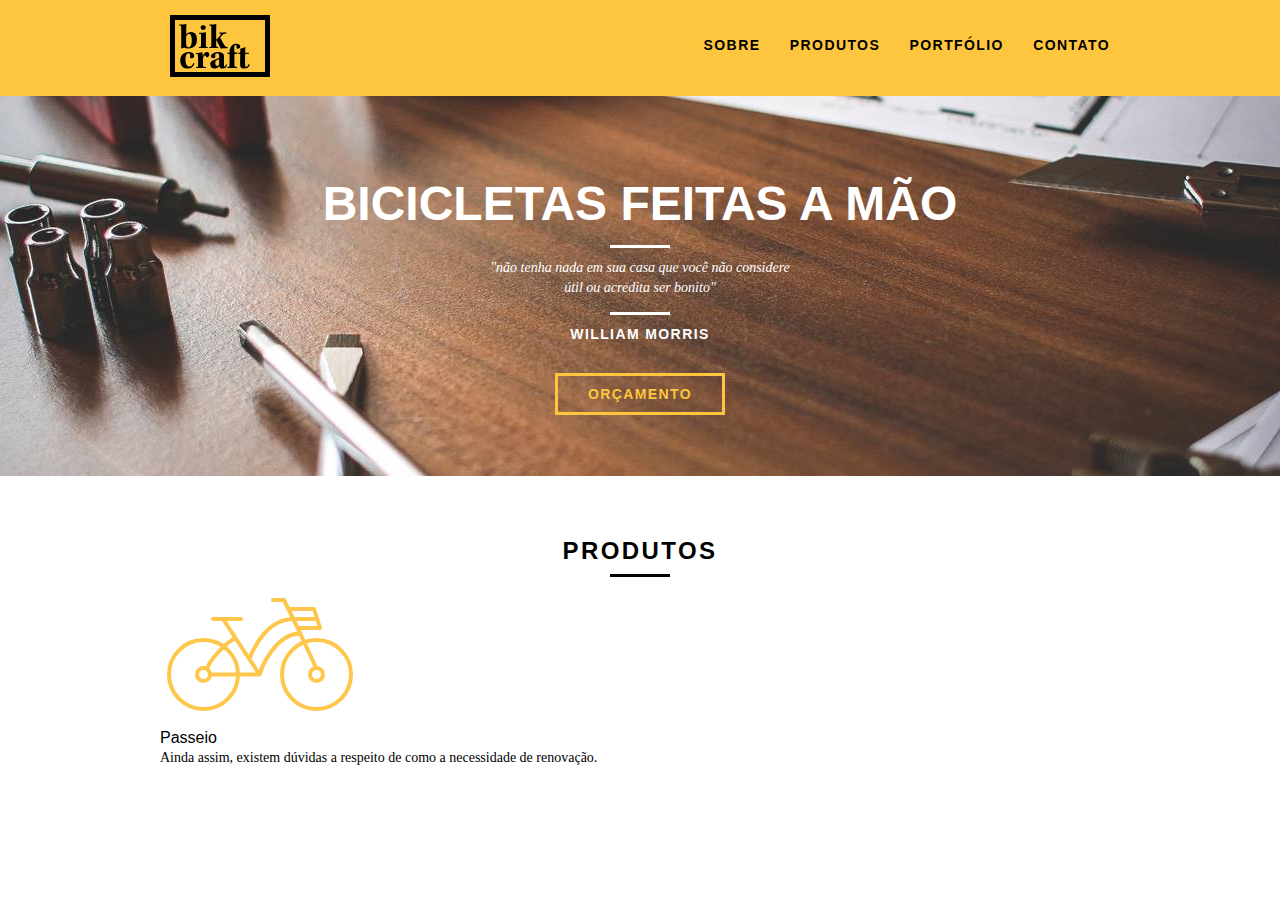
==== web/index.html @ f855be2b "iniciando a lista de produtos" ====
<!DOCTYPE html>
<html lang="pt-br">
    <head>
        <meta charset="utf-8">
        <title>Bikcraft</title>
        <link rel="stylesheet" href="css/normalize.css">
        <link rel="stylesheet" href="css/reset.css">
        <link rel="stylesheet" href="css/grid.css">
        <link rel="stylesheet" href="css/style.css">


    </head>

    <body>
        <header class="header">
            <div class="container">
                <a href="index.html" class="grid-4">
                    <img src="img/bikcraft.svg" alt="Bikcraft">
                </a>
                <nav class="grid-12 header_menu">
                    <ul>
                        <li><a href="sobre.html">Sobre</a></li>
                        <li><a href="produtos.html">Produtos</a></li>
                        <li><a href="portfolio.html">Portfólio</a></li>
                        <li><a href="contato.html">Contato</a></li>
                    </ul>
                </nav>
            </div>
        </header>

        <section class="introducao">
            <div class="container">
                <h1>Bicicletas feitas a mão</h1>
                <blockquote class="quote-externo">
                    <p>"não tenha nada em sua casa que você não considere útil ou acredita ser bonito"</p>
                    <cite>WILLIAM MORRIS</cite>
                </blockquote>
                <a href="produtos.html" class="btn">Orçamento</a>

            </div>
        </section>

        <section class="produtos container">
            <h2 class="subtitulo">Produtos</h2>
            <ul class="produtos_lista">
                <li>
                    <img src="img/produtos/passeio.svg" alt="Bikcraft Passeio">
                    <h3>Passeio</h3>
                    <p>Ainda assim, existem dúvidas a respeito de como a necessidade de renovação.</p>
                </li>
            </ul>
        </section>

    </body>
</html>
---- web/css/grid.css ----
*, *:before, *:after {
  -webkit-box-sizing: border-box; 
  -moz-box-sizing: border-box; 
  box-sizing: border-box;
}

.container {
	width: 960px;
	margin: 0 auto;
	padding: 0px;
	position: relative;
}

.container:after, .container:before {
	content: " ";
	display: table;
}

.container:after {
	clear: both;
}

.grid-1, .grid-2, .grid-3, .grid-4, .grid-5, .grid-6, .grid-7, .grid-8, .grid-9, .grid-10, .grid-11, .grid-12, .grid-13, .grid-14, .grid-15, .grid-16, .grid-1-3 {
	float: left;
	margin-left: 10px;
	margin-right: 10px;
}

.grid-1 	{width: 40px;}
.grid-2 	{width: 100px;}
.grid-3 	{width: 160px;}
.grid-4 	{width: 220px;}
.grid-5 	{width: 280px;}
.grid-6 	{width: 340px;}
.grid-7 	{width: 400px;}
.grid-8 	{width: 460px;}
.grid-9 	{width: 520px;}
.grid-10 	{width: 580px;}
.grid-11 	{width: 640px;}
.grid-12 	{width: 700px;}
.grid-13 	{width: 760px;}
.grid-14 	{width: 820px;}
.grid-15 	{width: 880px;}
.grid-16 	{width: 940px;}
.grid-1-3	{width: 300px;}
---- web/css/style.css ----
/*Estilos Gerais */

body {
    font-family: Arial, Helvetica, sans-serif;
}

p {
    font-family: Georgia, "Times New Roman", serif;
    font-size: 14px;
    line-height:20px;
}

.btn {
    border: 3px solid #fec63e; 
    padding: 10px 30px;
    color: #fec63e;
    font-size: 14px;
    line-height: 20px;
    text-transform: uppercase;
    font-weight: bold;
    letter-spacing: .1em;
}

.btn:hover {
    color: #fff;
    border-color: #fff;
}

.subtitulo {
    font-size: 24px;
    line-height: 30px;
    font-weight: bold;
    letter-spacing: .1em;
    color: #000;
    text-transform: uppercase;
    text-align: center;
}

.subtitulo:after {
    content: "";
    display: block;
    width: 60px;
    height: 3px;
    background: #000;
    margin: 8px auto;
}

/*Header */
.header {
    position:fixed;
    top: 0;
    width:100%;
    background: #fec63e;
    padding: 15px 0;
}

.header_menu {
    text-align: right;
}

.header_menu ul li{
    display:inline-block;
    margin-left: 25px;
    margin-top: 20px;
}

.header_menu ul li a {
    color: #000;
    font-weight: bold;
    text-transform: uppercase;
    letter-spacing: .1em;
    font-size:14px;
    line-height: 20px;
    padding: 10px 0;
}

.header_menu ul li a:hover {
    color: #fff;
}
/*Introdução */

.introducao {
    width: 100%;
    height: 380px;
    background: url("../img/bg.jpg")no-repeat center;
    background-size:cover;
    margin-top: 96px;
    text-align: center;
    padding-top: 80px;
}

.introducao h1 {
    font-size: 48px;
    color: #fff;
    font-weight: bold;
    text-transform: uppercase;
}

.quote-externo {
    max-width: 320px;
    margin:0 auto;
    color:white;
    margin-bottom: 40px;
} 

.quote-externo p {
    font-style: italic;
}

.quote-externo p:before, .quote-externo p:after {
    content: "";
    display: block;
    width: 60px;
    height: 3px;
    background: #fff;
    margin: 14px auto 10px auto;
}

.quote-externo cite {
    font-style: normal;
    font-weight: bold;
    font-size: 14px;
    letter-spacing: .1em;
}

/*Produtos */

.produtos {
    padding: 60px 0;
}

.produtos_lista li {
    
}
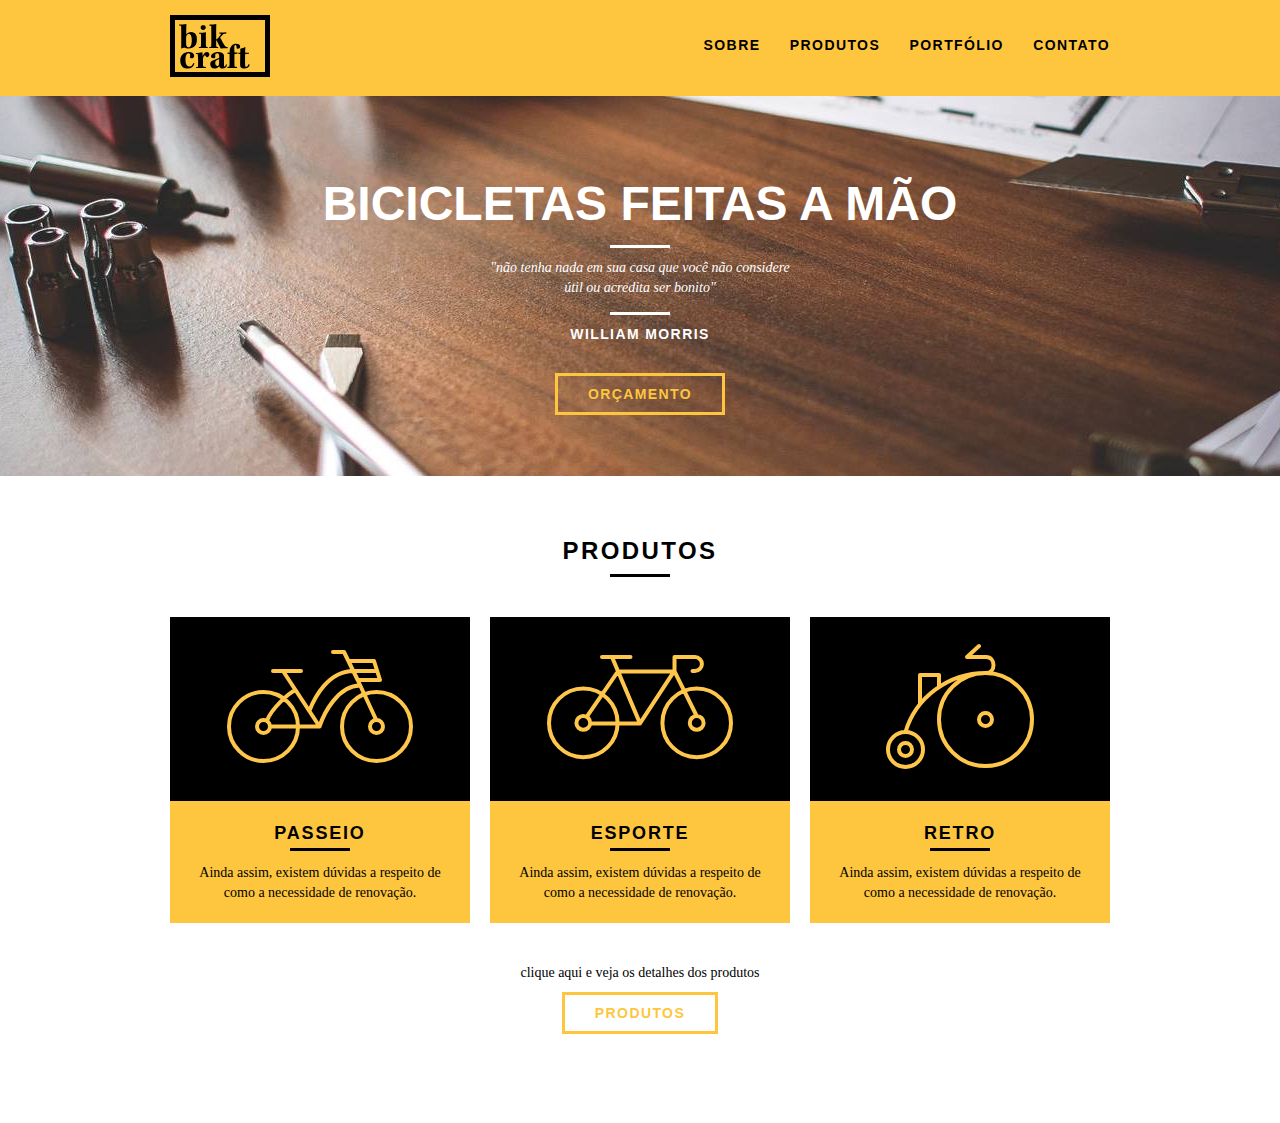
==== commit 3800afb2: "Produtos terminados" ====
--- a/web/index.html
+++ b/web/index.html
@@ -43,13 +43,36 @@
         <section class="produtos container">
             <h2 class="subtitulo">Produtos</h2>
             <ul class="produtos_lista">
-                <li>
+                <li class="grid-1-3">
+                    <div class="produtos_icone">
                     <img src="img/produtos/passeio.svg" alt="Bikcraft Passeio">
+                    </div>
                     <h3>Passeio</h3>
                     <p>Ainda assim, existem dúvidas a respeito de como a necessidade de renovação.</p>
                 </li>
+
+                <li class="grid-1-3">
+                    <div class="produtos_icone">
+                    <img src="img/produtos/esporte.svg" alt="Bikcraft Esporte">
+                    </div>
+                    <h3>Esporte</h3>
+                    <p>Ainda assim, existem dúvidas a respeito de como a necessidade de renovação.</p>
+                </li>
+
+                <li class="grid-1-3">
+                    <div class="produtos_icone">
+                    <img src="img/produtos/retro.svg" alt="Bikcraft Retro">
+                    </div>
+                    <h3>Retro</h3>
+                    <p>Ainda assim, existem dúvidas a respeito de como a necessidade de renovação.</p>
+                </li>
             </ul>
+
+            <div class="call">
+                <p>clique aqui e veja os detalhes dos produtos</p>
+                <a href="produtos.html" class="btn btn-preto">Produtos</a>
+
+            </div>
         </section>
-
     </body>
 </html>--- a/web/css/style.css
+++ b/web/css/style.css
@@ -26,6 +26,11 @@
     border-color: #fff;
 }
 
+.btn.btn-preto:hover {
+    color: #000;
+    border-color: #000;
+}
+
 .subtitulo {
     font-size: 24px;
     line-height: 30px;
@@ -34,6 +39,7 @@
     color: #000;
     text-transform: uppercase;
     text-align: center;
+    margin-bottom: 40px;
 }
 
 .subtitulo:after {
@@ -52,6 +58,7 @@
     width:100%;
     background: #fec63e;
     padding: 15px 0;
+    z-index: 10;
 }
 
 .header_menu {
@@ -130,5 +137,43 @@
 }
 
 .produtos_lista li {
-    
+    background: #fec63e;
+    text-align: center;
+}
+
+.produtos_lista li h3 {
+    font-weight: bold;
+    font-size:18px;
+    line-height: 25px;
+    text-transform: uppercase;
+    letter-spacing: .1em;
+    margin-top: 20px;
+}
+
+.produtos_lista li h3:after {
+    content: "";
+    display: block;
+    width: 60px;
+    height: 3px;
+    background: #000;
+    margin: 2px auto;
+}
+
+.produtos_lista li p {
+    padding: 10px 20px 20px 20px;
+}
+
+.produtos_icone {
+    background:#000;
+    padding:20px;
+}
+
+.call {
+    padding: 40px;
+    text-align: center;
+    clear:both;
+}
+
+.call p {
+    margin-bottom: 20px;
 }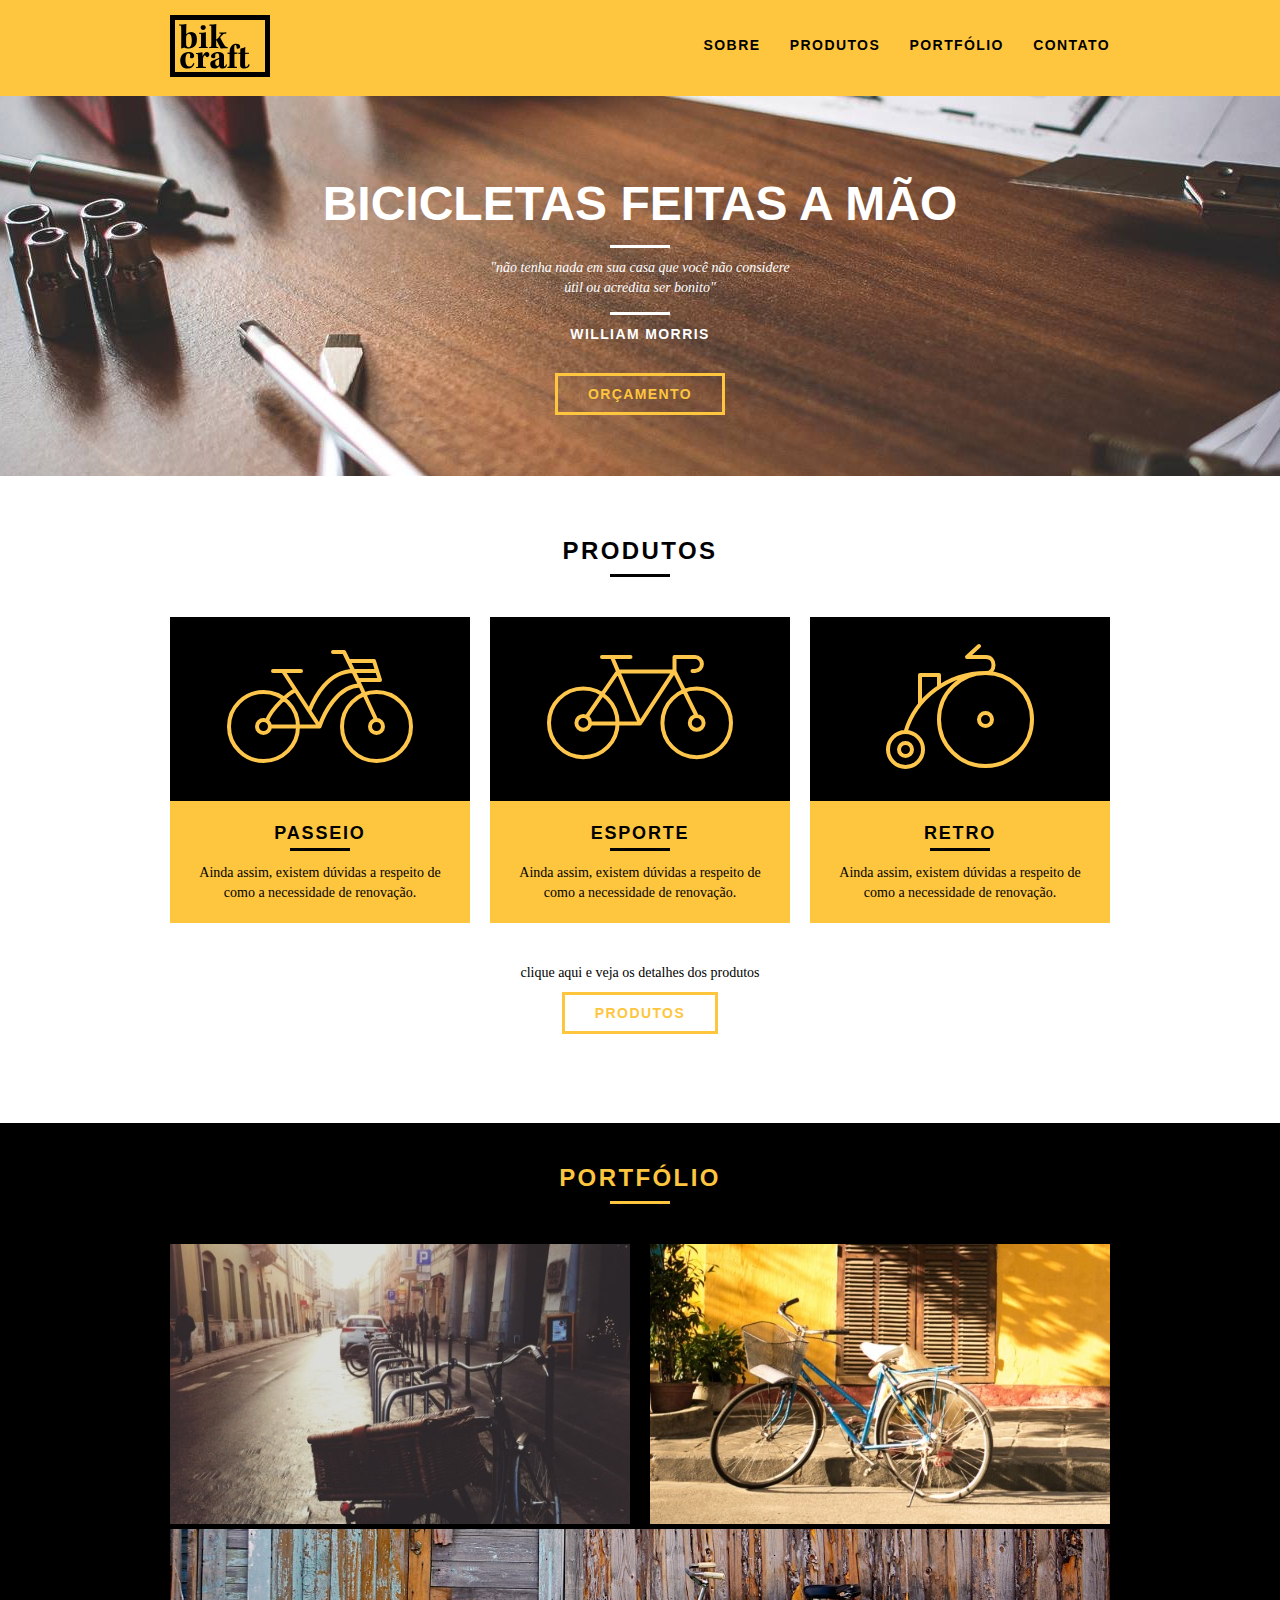
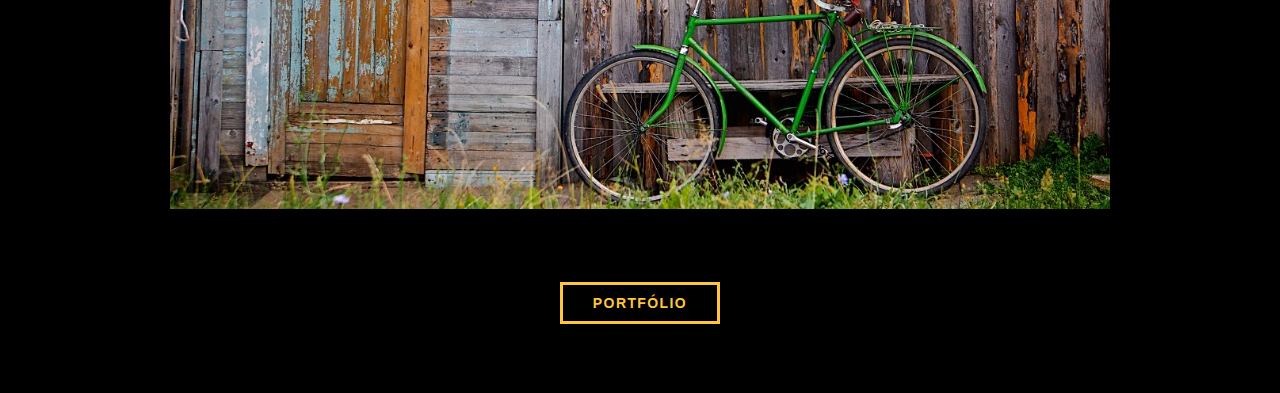
==== commit 27fb0961: "Iniciando a parte de portfólio" ====
--- a/web/index.html
+++ b/web/index.html
@@ -71,8 +71,25 @@
             <div class="call">
                 <p>clique aqui e veja os detalhes dos produtos</p>
                 <a href="produtos.html" class="btn btn-preto">Produtos</a>
+            </div>
+        </section>
+        <!-- Fecha Produtos-->
 
+        <section class="portfolio">
+            <div class="container">
+                <h2 class="subtitulo">Portfólio</h2>
+                <ul>
+                    <li class="grid-8"><img src="img/portfolio/retro.jpg" alt="Bicicleta Retro"></li>
+                    <li class="grid-8"><img src="img/portfolio/passeio.jpg" alt="Bicicleta Passeio"></li>
+                    <li class="grid-16"><img src="img/portfolio/esporte.jpg" alt="Bicicleta Esporte"></li>
+                </ul>
+                <div class="call">
+                    <p>conheça mais o nosso portfólio</p>
+                    <a href="produtos.html" class="btn">Portfólio</a>
+                </div>
             </div>
+            
+
         </section>
     </body>
 </html>--- a/web/css/style.css
+++ b/web/css/style.css
@@ -176,4 +176,20 @@
 
 .call p {
     margin-bottom: 20px;
+}
+
+/*Porfólio */
+
+.portfolio {
+    width: 100%;
+    background: #000;
+    padding: 40px 0;
+}
+
+.portfolio .subtitulo{
+    color:#fec63e;
+}
+
+.portfolio .subtitulo:after {
+    background: #fec63e;
 }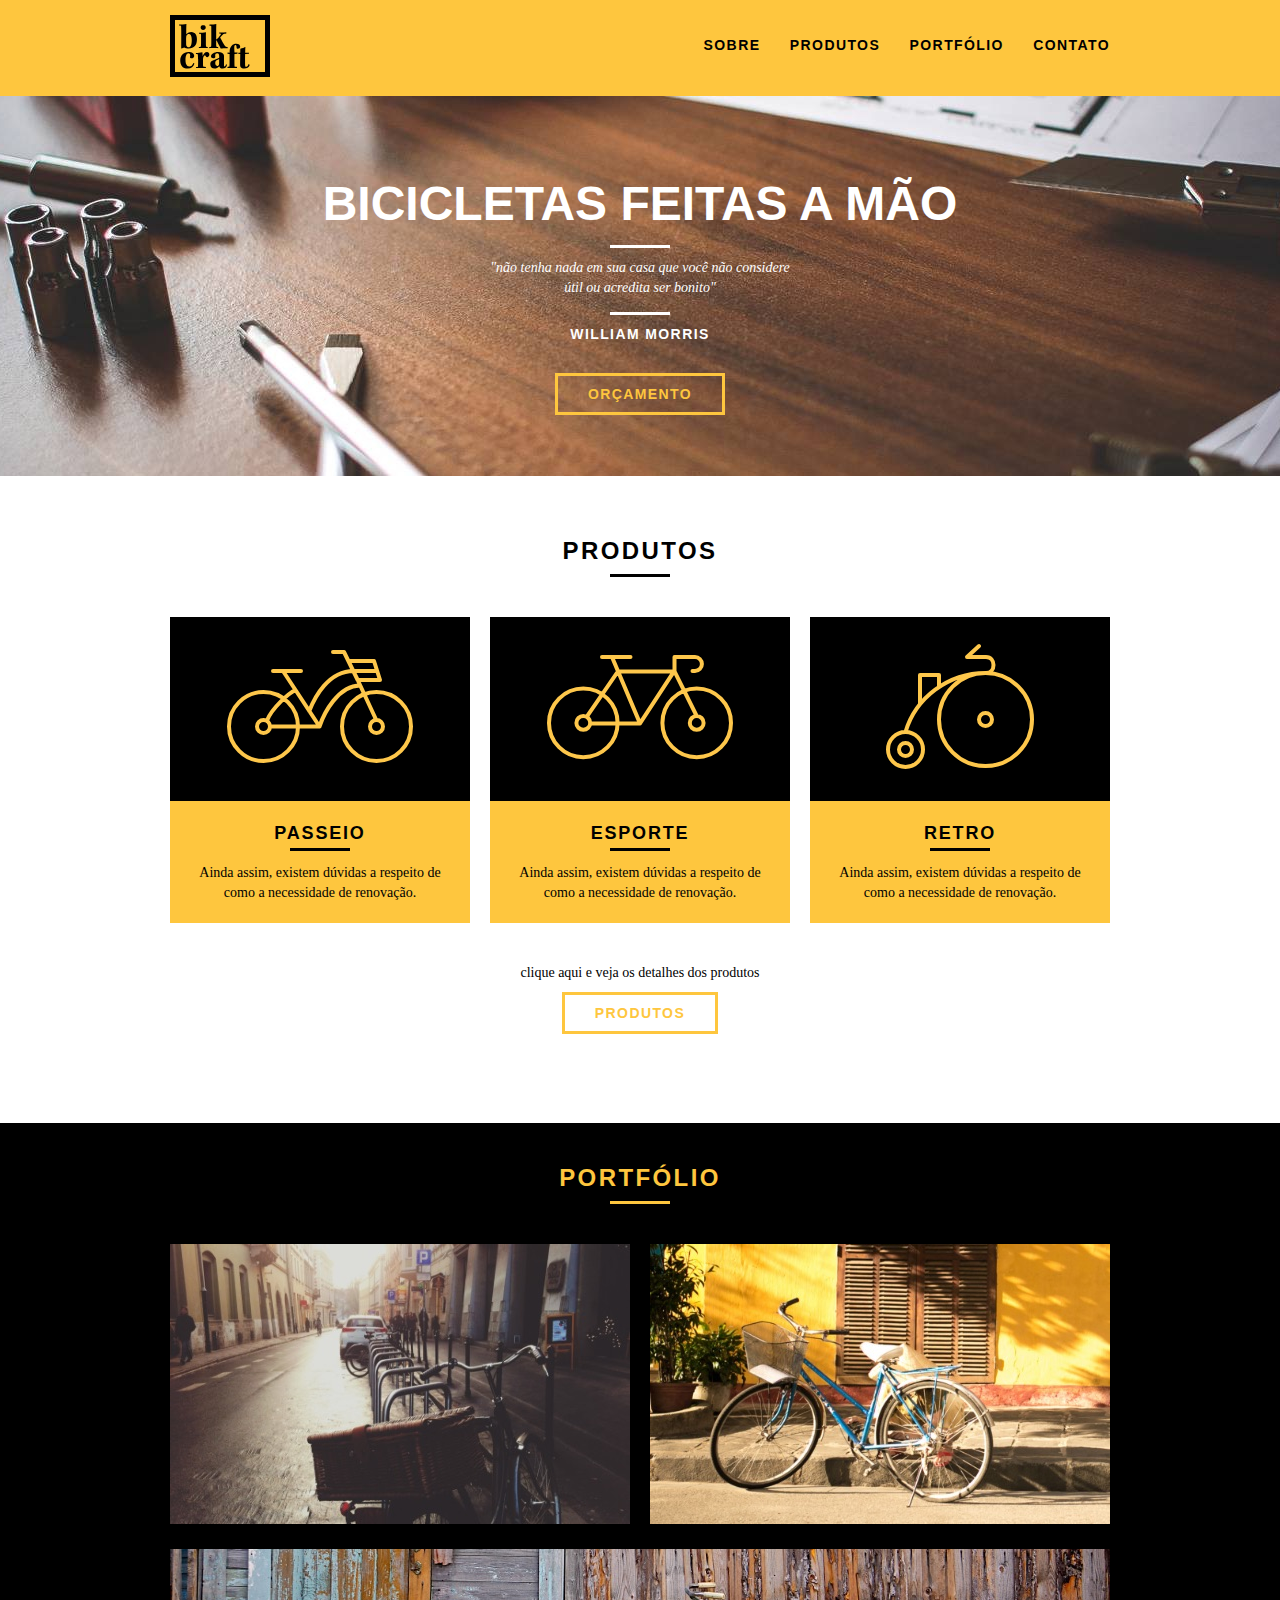
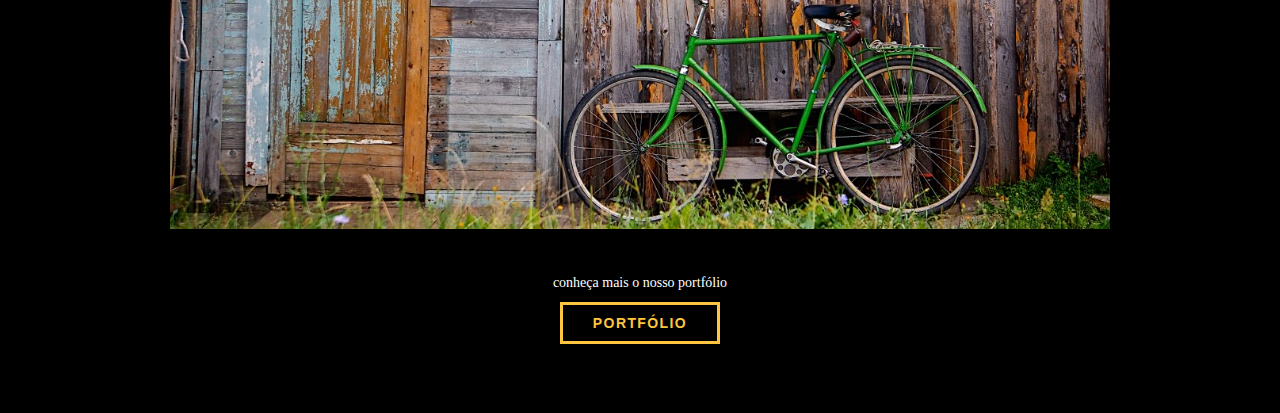
==== commit 8e9054a9: "Finalizando a parte de portfólio" ====
--- a/web/index.html
+++ b/web/index.html
@@ -78,14 +78,14 @@
         <section class="portfolio">
             <div class="container">
                 <h2 class="subtitulo">Portfólio</h2>
-                <ul>
+                <ul class="portfolio_lista">
                     <li class="grid-8"><img src="img/portfolio/retro.jpg" alt="Bicicleta Retro"></li>
                     <li class="grid-8"><img src="img/portfolio/passeio.jpg" alt="Bicicleta Passeio"></li>
                     <li class="grid-16"><img src="img/portfolio/esporte.jpg" alt="Bicicleta Esporte"></li>
                 </ul>
                 <div class="call">
                     <p>conheça mais o nosso portfólio</p>
-                    <a href="produtos.html" class="btn">Portfólio</a>
+                    <a href="portfolio.html" class="btn">Portfólio</a>
                 </div>
             </div>
             
--- a/web/css/style.css
+++ b/web/css/style.css
@@ -192,4 +192,12 @@
 
 .portfolio .subtitulo:after {
     background: #fec63e;
+}
+
+.portfolio_lista li:last-child {
+    margin-top: 20px;
+}
+
+.portfolio .call p {
+    color: #fff;
 }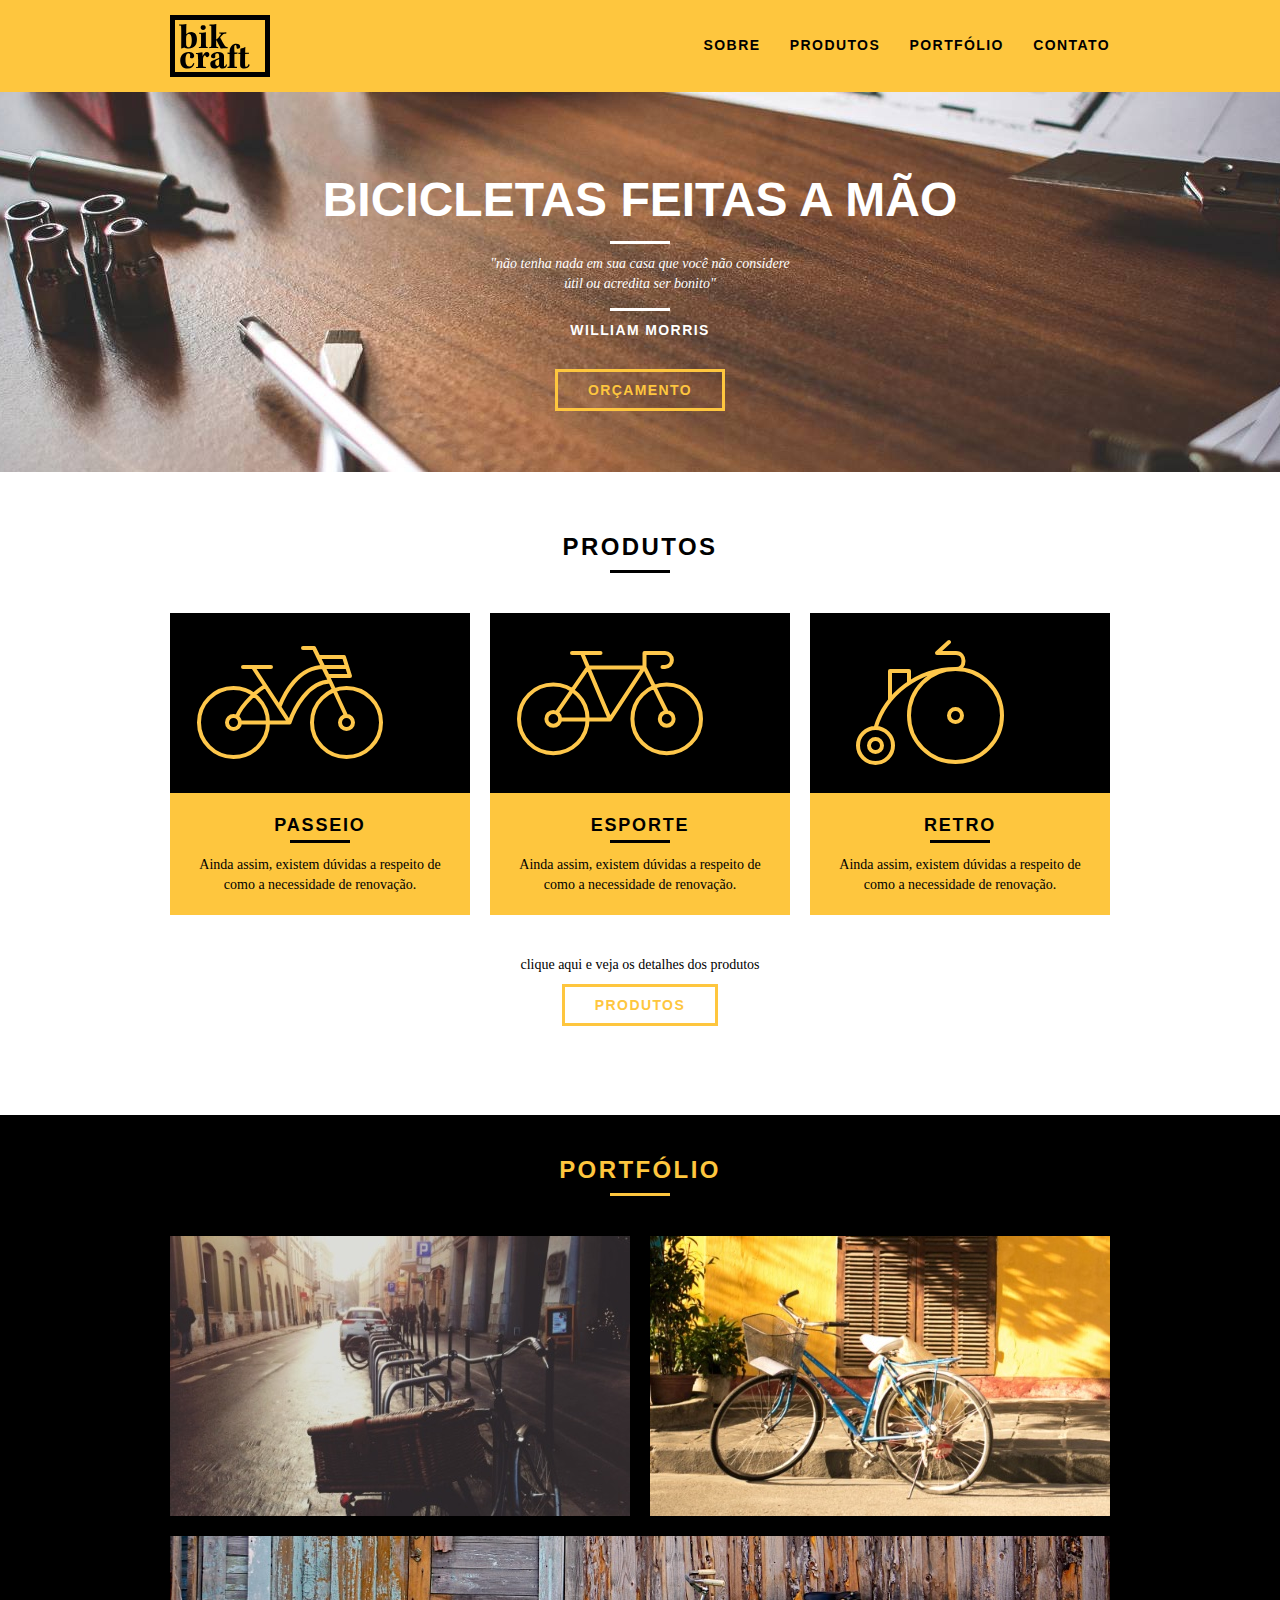
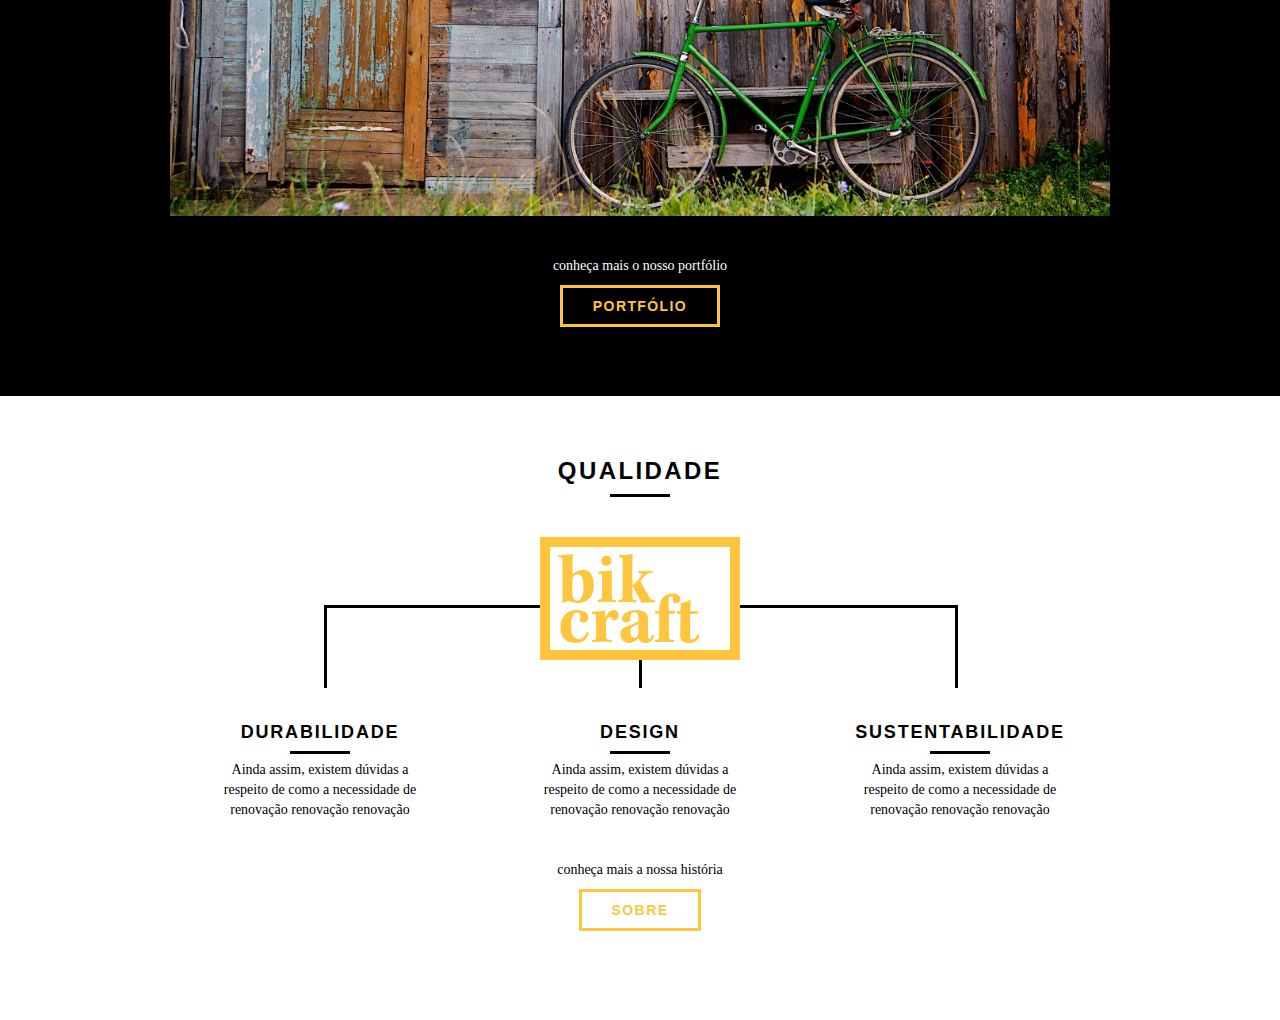
==== commit da4c1193: "Realizando a parte de qualidade" ====
--- a/web/index.html
+++ b/web/index.html
@@ -88,8 +88,31 @@
                     <a href="portfolio.html" class="btn">Portfólio</a>
                 </div>
             </div>
-            
+        </section>
 
+        <section class="qualidade container">
+            <h2 class="subtitulo">Qualidade</h2>
+            <img src="img/bikcraft-qualidade.svg" alt="Bikcraft">
+            <ul class="qualidade_lista">
+                <li class="grid-1-3">
+                    <h3>Durabilidade</h3>
+                    <p>Ainda assim, existem dúvidas a respeito de como a necessidade de renovação renovação renovação</p>
+                </li>
+
+                <li class="grid-1-3">
+                    <h3>Design</h3>
+                    <p>Ainda assim, existem dúvidas a respeito de como a necessidade de renovação renovação renovação</p>
+                </li>
+
+                <li class="grid-1-3">
+                    <h3>Sustentabilidade</h3>
+                    <p>Ainda assim, existem dúvidas a respeito de como a necessidade de renovação renovação renovação</p>
+                </li>
+            </ul>
+            <div class="call">
+                <p>conheça mais a nossa história</p>
+                <a href="sobre.html" class="btn btn-preto">Sobre</a>
+            </div>
         </section>
     </body>
 </html>--- a/web/css/style.css
+++ b/web/css/style.css
@@ -8,6 +8,10 @@
     font-family: Georgia, "Times New Roman", serif;
     font-size: 14px;
     line-height:20px;
+}
+
+img {
+    display: block;
 }
 
 .btn {
@@ -91,7 +95,7 @@
     height: 380px;
     background: url("../img/bg.jpg")no-repeat center;
     background-size:cover;
-    margin-top: 96px;
+    margin-top: 92px;
     text-align: center;
     padding-top: 80px;
 }
@@ -200,4 +204,52 @@
 
 .portfolio .call p {
     color: #fff;
-}+}
+
+/*Qualidade */
+
+.qualidade {
+    padding: 60px 0;
+}
+
+.qualidade:after {
+    content: "";
+    width: 634px;
+    height: 83px;
+    display: block;
+    background: url(../img/linhas.svg)no-repeat center;
+    position: absolute;
+    top:209px;
+    right:162px;
+}
+
+.qualidade img {
+    margin: 0 auto;
+}
+
+.qualidade_lista {
+    padding-top: 40px;
+}
+
+.qualidade_lista li {
+    text-align: center;
+    padding: 0 40px;
+}
+
+.qualidade_lista li h3 {
+    font-weight: bold;
+    font-size:18px;
+    line-height: 25px;
+    text-transform: uppercase;
+    letter-spacing: .1em;
+    margin-top: 20px;
+}
+
+.qualidade_lista li h3:after {
+    content: "";
+    display: block;
+    width: 60px;
+    height: 3px;
+    background: #000;
+    margin: 6px auto;
+}
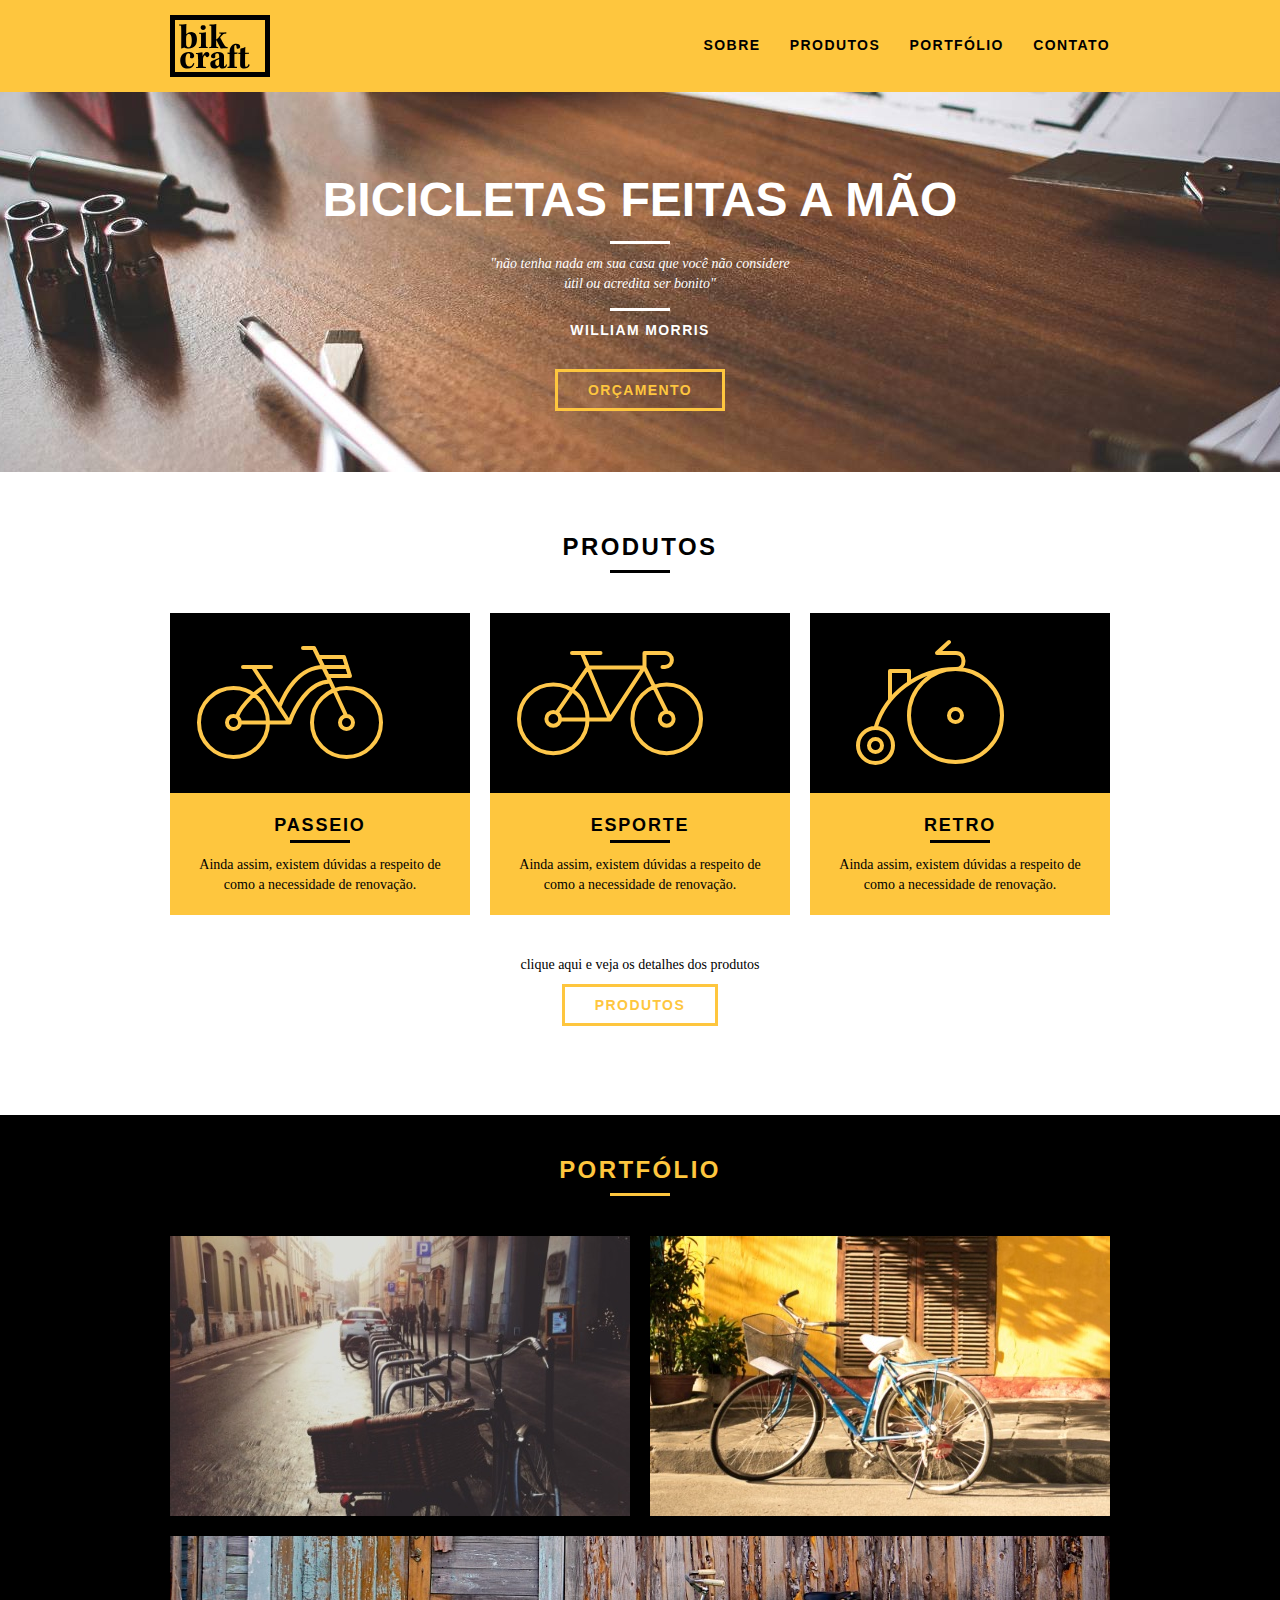
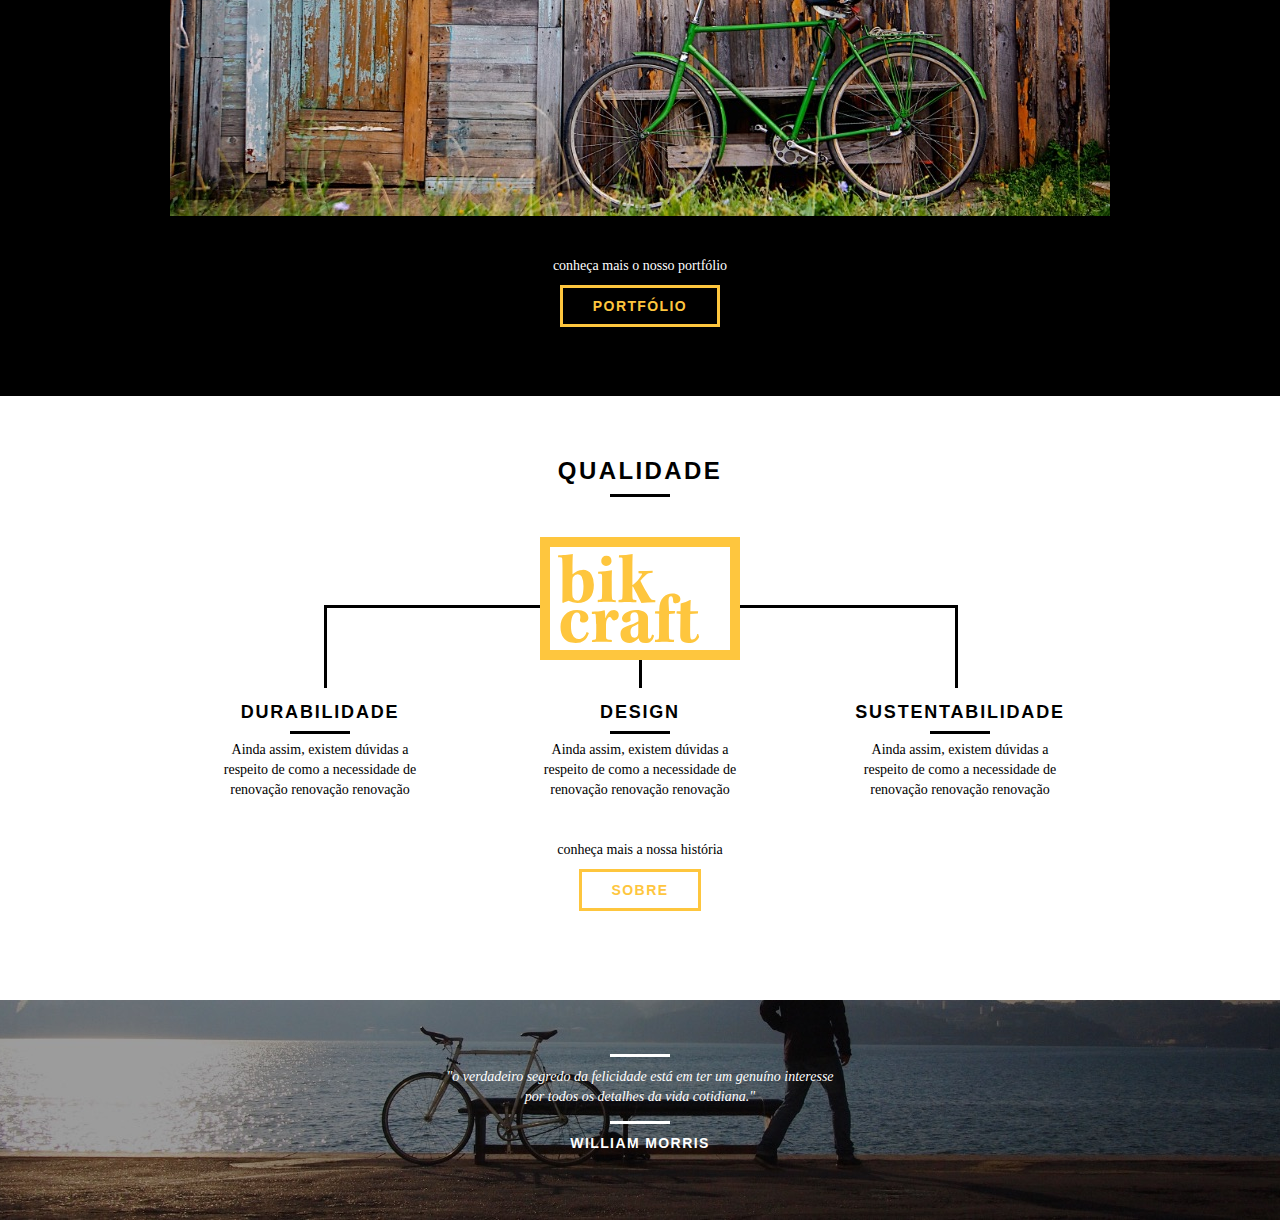
==== commit f13a6c6b: "Realizando a parte de quebra entre o footer." ====
--- a/web/index.html
+++ b/web/index.html
@@ -114,5 +114,14 @@
                 <a href="sobre.html" class="btn btn-preto">Sobre</a>
             </div>
         </section>
+
+        <section class="quebra">
+            
+            <blockquote class="quote-externo container">
+                <p>"o verdadeiro segredo da felicidade está em ter um genuíno interesse por todos os detalhes da vida cotidiana."</p>
+                <cite>WILLIAM MORRIS</cite>
+            </blockquote>
+
+        </section>
     </body>
 </html>--- a/web/css/style.css
+++ b/web/css/style.css
@@ -221,14 +221,16 @@
     position: absolute;
     top:209px;
     right:162px;
-}
+    z-index: -1;
+}
+
 
 .qualidade img {
     margin: 0 auto;
 }
 
 .qualidade_lista {
-    padding-top: 40px;
+    padding-top: 20px;
 }
 
 .qualidade_lista li {
@@ -253,3 +255,20 @@
     background: #000;
     margin: 6px auto;
 }
+
+/*Quebra */
+
+.quebra {
+    width: 100%;
+    height: 220px;
+    background: url(../img/bg-footer.jpg)no-repeat center;
+    background-size: cover;
+    text-align: center;
+    padding-top: 40px;
+
+}
+
+.quebra .quote-externo {
+    max-width: 400px;
+
+}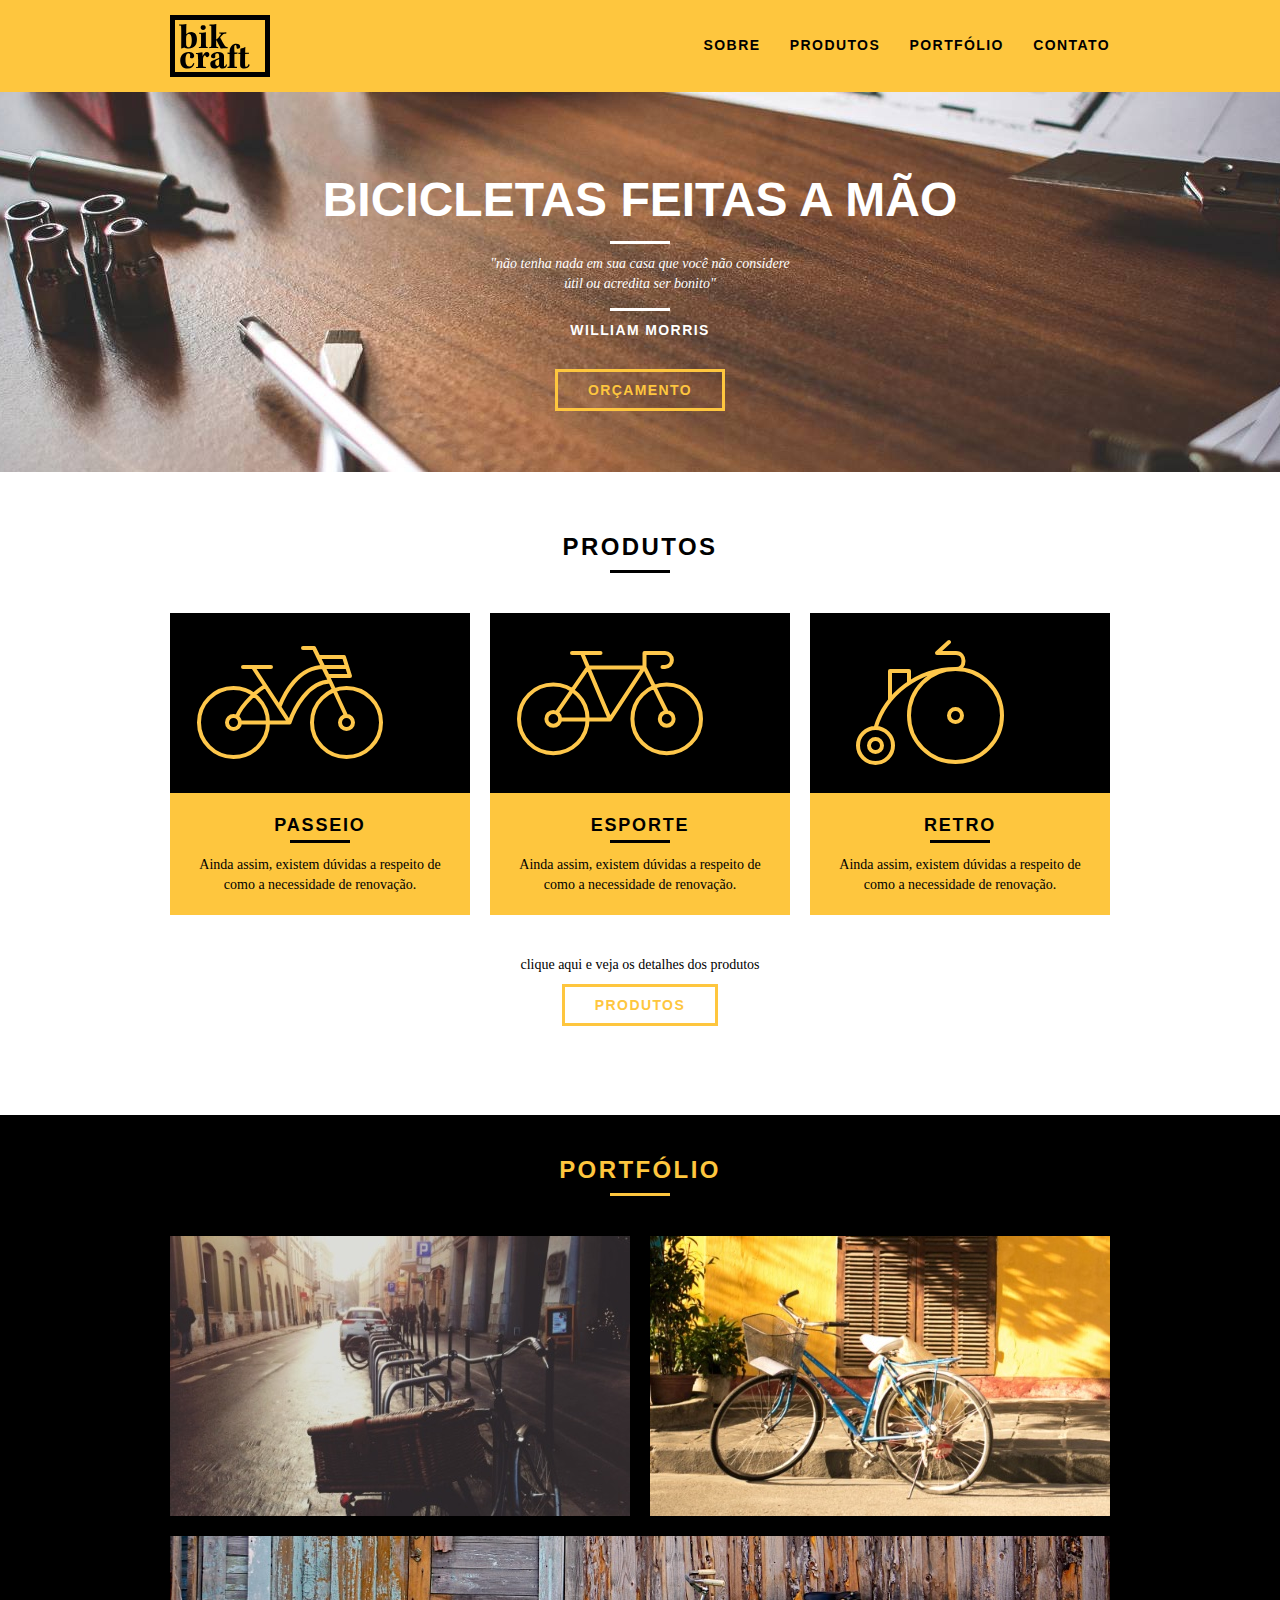
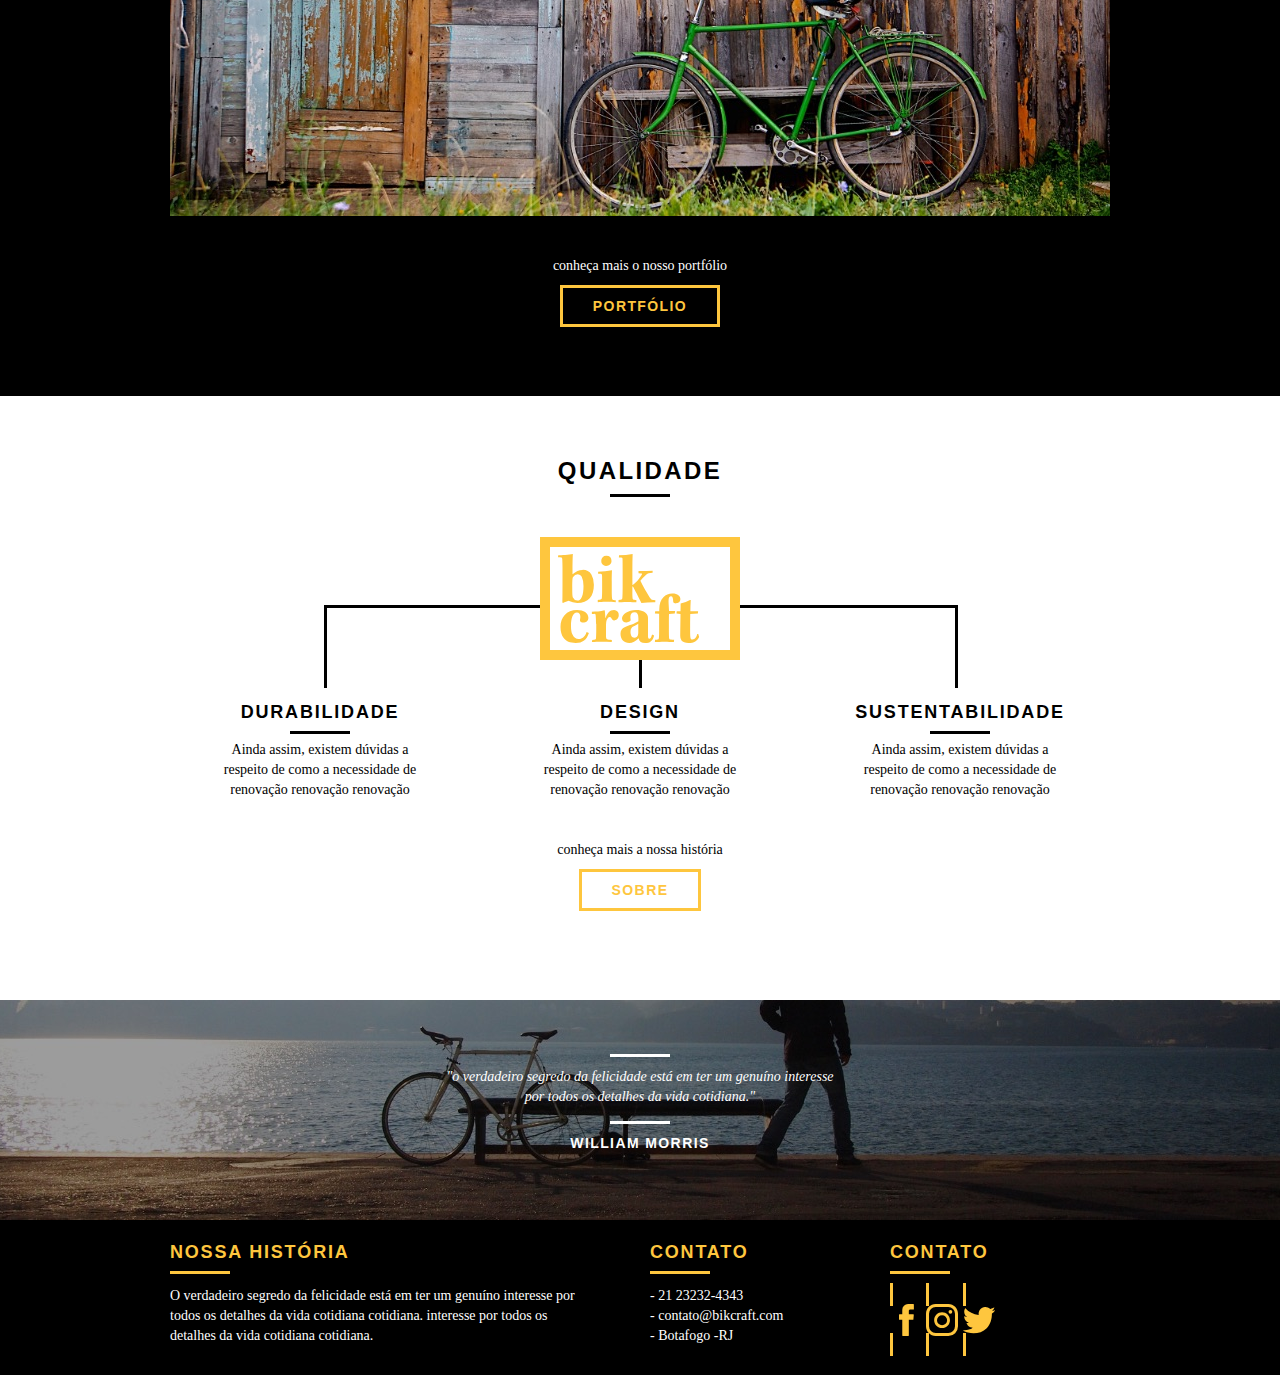
==== commit 55270d1b: "Fazendo a parte de redes sociais no footer." ====
--- a/web/index.html
+++ b/web/index.html
@@ -123,5 +123,42 @@
             </blockquote>
 
         </section>
+
+        <footer>
+            <div class="footer">
+                <div class="container">
+
+                    <div class="grid-8 footer_historia">
+                        <h3>Nossa História</h3>
+                        <p>O verdadeiro segredo da felicidade está em ter um genuíno interesse por todos os detalhes da vida cotidiana cotidiana. interesse por todos os detalhes da vida cotidiana cotidiana.</p>
+                    </div>
+
+                    <div class="grid-4 footer_contato">
+                        <h3>Contato</h3>
+                        <ul>
+                            <li>- 21 23232-4343</li>
+                            <li>- contato@bikcraft.com</li>
+                            <li>- Botafogo -RJ</li>
+                        </ul>
+                    </div>
+
+                    <div class="grid-4 footer_redes">
+                        <h3>Contato</h3>
+                        <ul>
+                            <li><a href="http://facebook.com" target="_blank"><img src="img/redes-sociais/facebook.svg"></a></li>
+                            <li><a href="http://instagram.com" target="_blank"><img src="img/redes-sociais/instagram.svg"></a></li>
+                            <li><a href="http://twitter.com" target="_blank"><img src="img/redes-sociais/twitter.svg"></a></li>
+                            
+                        </ul>
+                    </div>
+
+
+                </div>
+            </div>
+
+        </footer>
+
+
     </body>
+
 </html>--- a/web/css/style.css
+++ b/web/css/style.css
@@ -270,5 +270,52 @@
 
 .quebra .quote-externo {
     max-width: 400px;
-
+}
+
+/*Footer */
+
+.footer {
+    width: 100%;
+    background: #000;
+    color: #fff;
+    padding:20px;
+}
+
+.footer h3 {
+    font-size: 18px;
+    line-height: 25px;
+    color: #fec63e;
+    text-transform: uppercase;
+    letter-spacing: .1em;
+    font-weight: bold;
+}
+
+.footer h3:after {
+    content: "";
+    display: block;
+    width: 60px;
+    height: 3px;
+    background: #fec63e;
+    margin:6px 0 12px 0;
+}
+
+.footer_historia {
+    padding-right: 40px;
+}
+
+.footer_contato ul li{
+    font-size: 14px;
+    line-height: 20px;
+    font-family: Georgia, "Times New Roman", serif;
+}
+
+.footer_redes ul li {
+    display: inline-block;
+
+}
+
+.footer_redes ul li a{
+    border: 3px solid #fec63e;
+    width: 40px;
+    height: 40px;
 }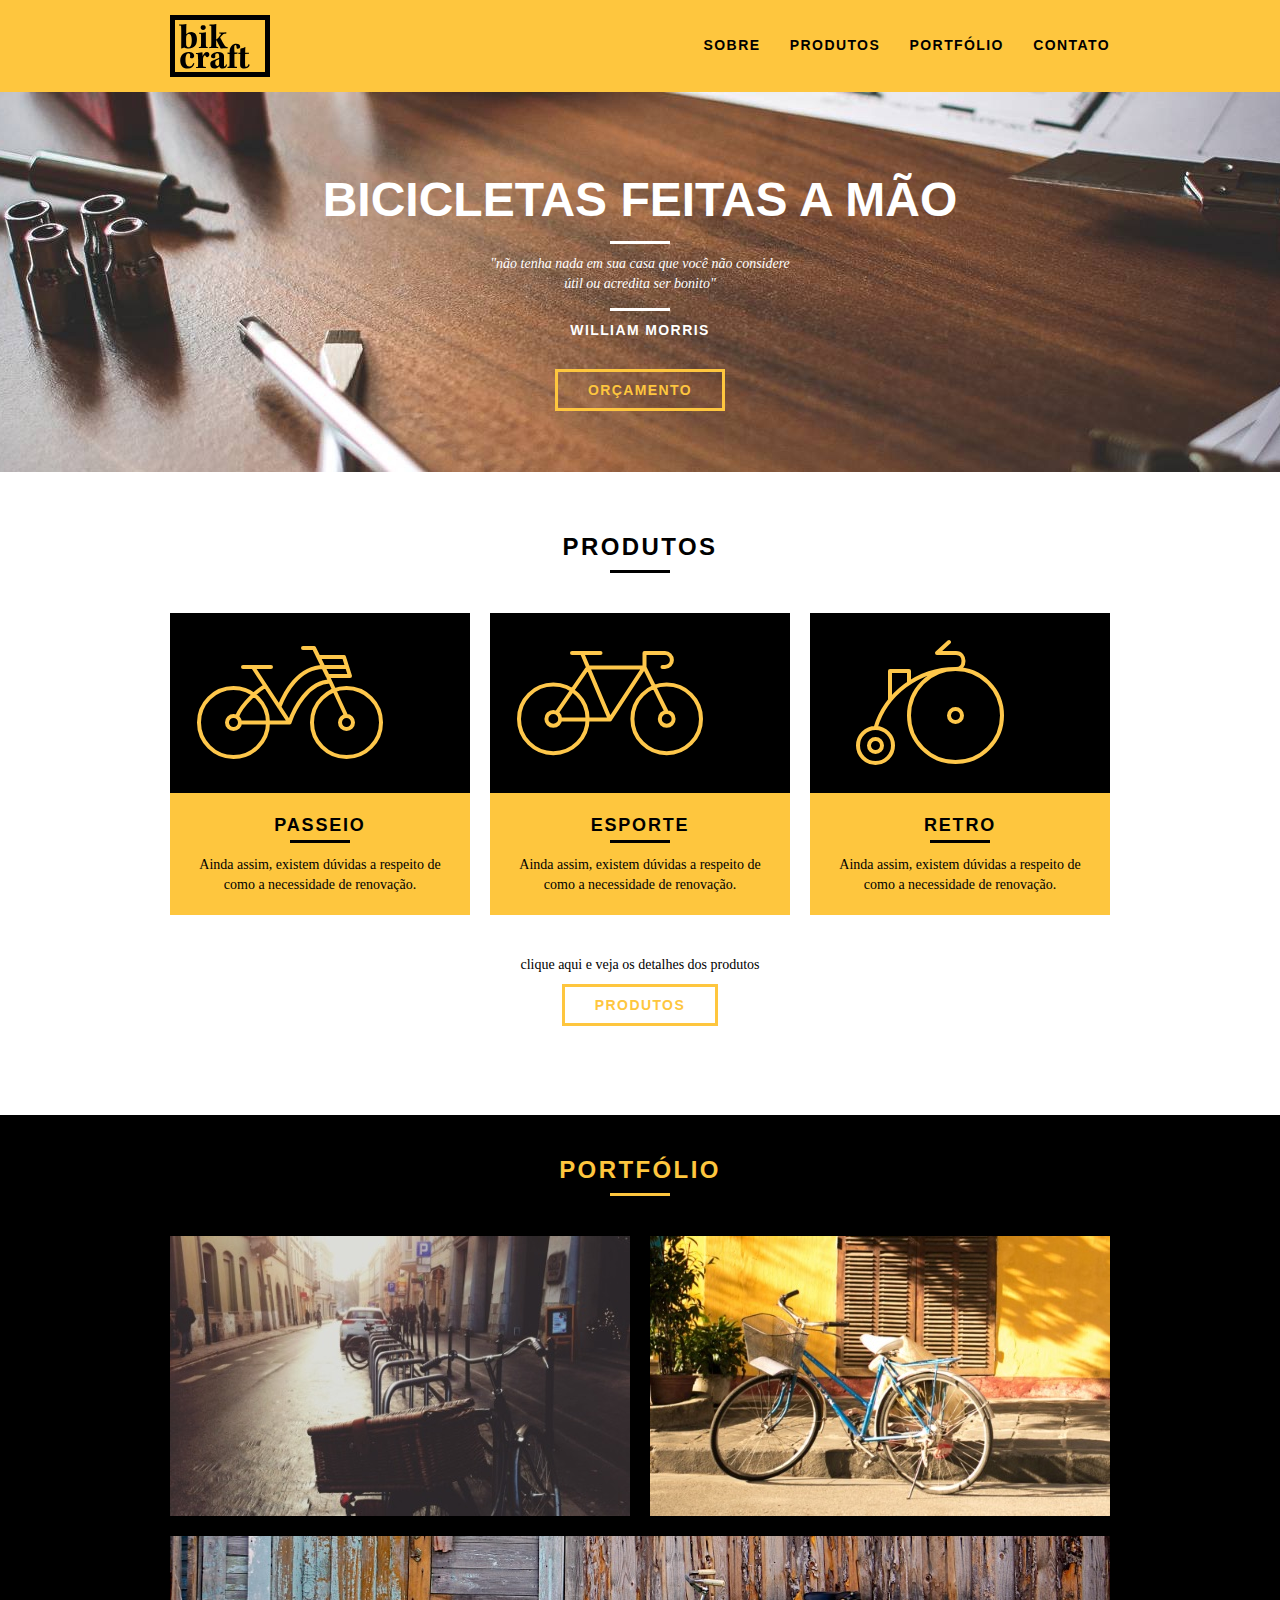
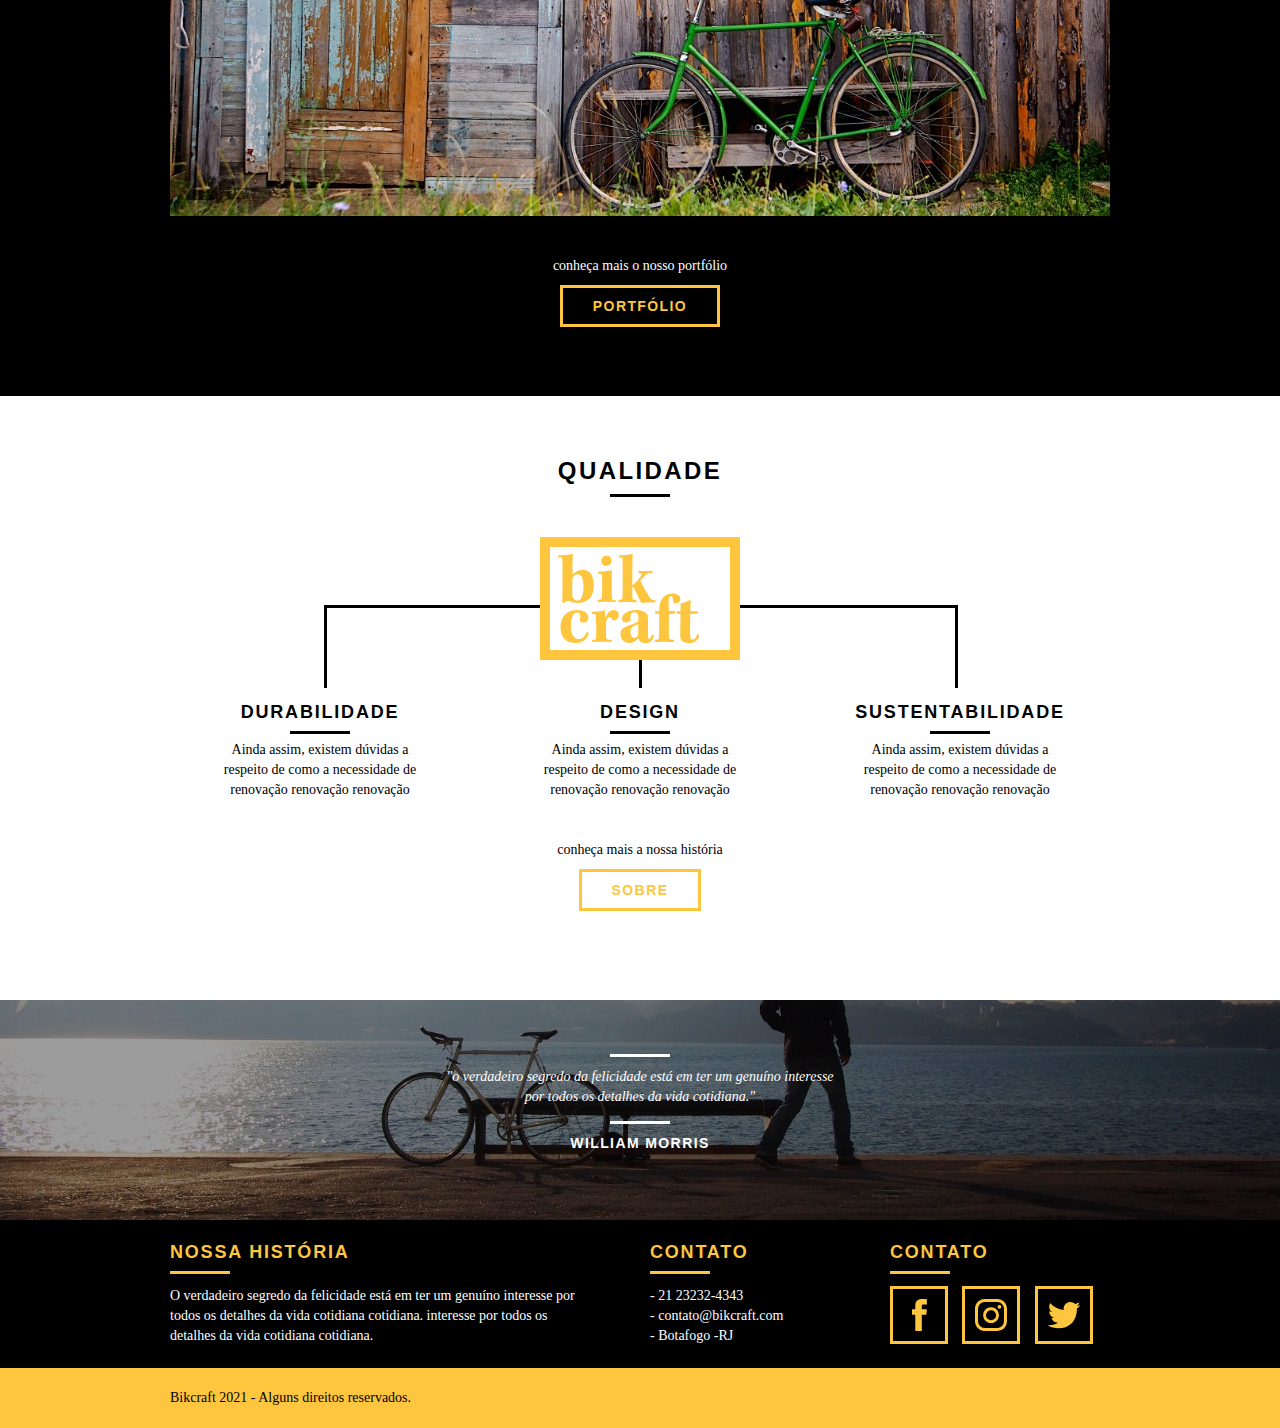
==== commit de37ed7b: "Finalizando a home" ====
--- a/web/index.html
+++ b/web/index.html
@@ -156,6 +156,12 @@
                 </div>
             </div>
 
+            <div class="copy">
+                <div class="container">
+                    <p class="grid-16">Bikcraft 2021 - Alguns direitos reservados.</p>
+                </div>
+            </div>
+
         </footer>
 
 
--- a/web/css/style.css
+++ b/web/css/style.css
@@ -311,11 +311,22 @@
 
 .footer_redes ul li {
     display: inline-block;
+    margin-right: 10px;
 
 }
 
 .footer_redes ul li a{
     border: 3px solid #fec63e;
-    width: 40px;
-    height: 40px;
+    display:block;
+    padding: 10px;
+}
+
+.footer_redes ul li a:hover {
+    border-color: #fff;
+}
+
+.copy {
+    width: 100%;
+    background: #fec63e;
+    padding: 20px 0;
 }